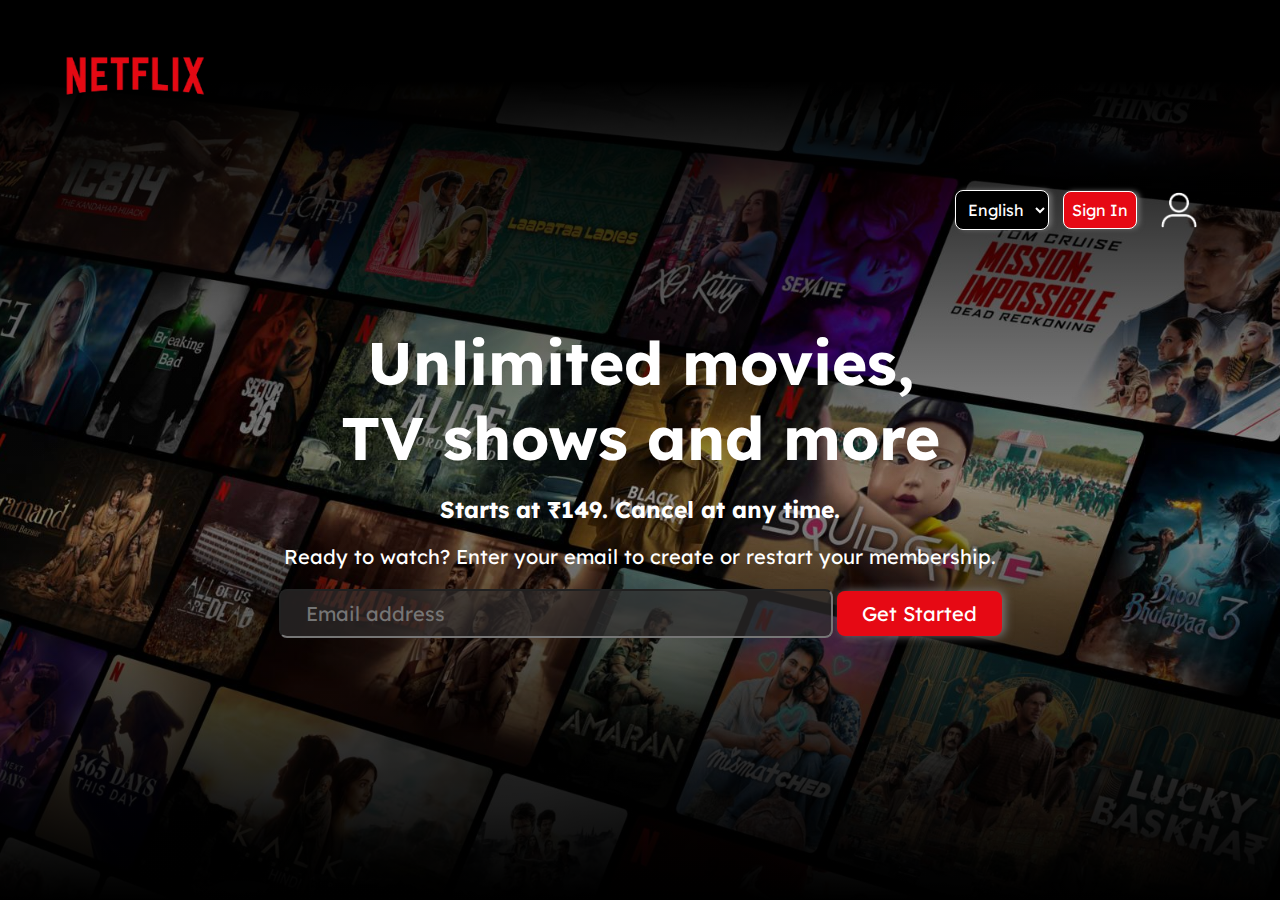
==== index.html @ ebb837d1 "first netflix" ====
<!DOCTYPE html>
<html lang="en">
<head>
    <meta charset="UTF-8">
    <meta name="viewport" content="width=device-width, initial-scale=1.0">
    <title>Netflix</title>
    <link rel="stylesheet" href="style.css">
    <link rel="icon" href="./Netflix-Symbol-removebg-preview.png">
</head>
<body>
    <div id="container">
        <nav>
            <a href="https://netflix.com" target="_blank"><img id="img" src="./netflix_img-removebg-preview.png" alt="Netflix"></a>
            <div id="sign">
                <select id="drop">
                    <option>English</option>
                    <option>हिन्दी</option>
                </select>
                <a href="./form.html">
                    <button id="btn" type="button">Sign In</button>
                </a>                                
            </div>
            <a href="#"><img src="./user2-removebg-preview.png" id="user" width="50" alt="user"></a>
        </nav>
        <main id="main-content">
            <h1 class="heading1">Unlimited movies,</h1>
            <h1 class="heading">TV shows and more</h1>
            <h4 id="price">Starts at ₹149. Cancel at any time.</h4>
            <p id="para">Ready to watch? Enter your email to create or restart your membership.</p>
            <form id="reg-form">
                <input type="email" placeholder="Email address" id="email" size="40" name="mail" required>
                <button id="form-btn">Get Started</button>
            </form>
        </main>
    </div>
</body>
</html>
---- style.css ----
@import url('https://fonts.googleapis.com/css2?family=Lexend:wght@100..900&display=swap');

*{
    margin: 0;
    padding: 0;
    /* border: 1px solid blue; */
    font-family: "Lexend", serif;
}

#container{
    background-image: linear-gradient(to bottom, black 9%, transparent, black), linear-gradient(to top, rgba(0, 0, 0, 0.416), transparent), url(./bg-image.jpg);
    height: 100vh;
    background-size: cover;
    background-attachment: fixed;
    background-position: center;
    /* border: 1px solid white; */
}

#user{
    /* background-color: white ; */
    vertical-align: top;
    margin-left: 8px;
    /* border: 1px solid red; */
    vertical-align: top;
    margin-top: 49px;
    /* box-shadow: 0px 0px 10px rgb(255, 255, 255); */
    object-fit: cover;
    border-radius: 50%;
}
#user:hover{
    cursor: pointer;
    width: 52px;
}

nav{
    /* border: 1px solid yellow; */
    display: block;
}

#img{
    /* border: 1px solid blue; */
    width: 270px;
    margin-bottom: -20px;
}

nav #sign{
    display: inline-block;
    text-align: top;
    margin-left: 950px;
    /* border: 1px solid red; */
    padding-top: 49px;
    vertical-align: top;
}

#drop, #btn{
    margin: 5px;
    padding: 8px;
    font-size: 16px;
    border-radius: 8px;
    background-color: black;
    color: white;
    border: 1px solid white;
    box-shadow: 3px 0px 5px dimgray;
}

#btn{
    background-color: #e60914;

}

#drop, #btn:hover{
    cursor: pointer;
}

#main-content{
    color: white;
    text-align: center;
}

.heading, .heading1{
    font-size: 60px;
}
.heading1{
    margin-top: 90px;
    font-size: 60px;
}

#form{
    display: inline-block;
}

#price{
    font-size: 23px;
    margin-top: 20px;
}

#para{
    font-size: 20px;
    margin-top: 20px;
}

#reg-form{
    margin-top: 20px;
    margin-bottom: 20px;
}

#form-btn{
    background-color: #e60914;
    color: white;
    border: 0;
    box-shadow: 3px 0px 10px rgb(119, 118, 118);

}

#email, #form-btn{
    padding: 10px 25px;
    font-size: 20px;
    border-radius: 8px;
}

#form-btn:hover{
    cursor: pointer;
}

input{
    background-color: #302e2eae;
    color: white;
}
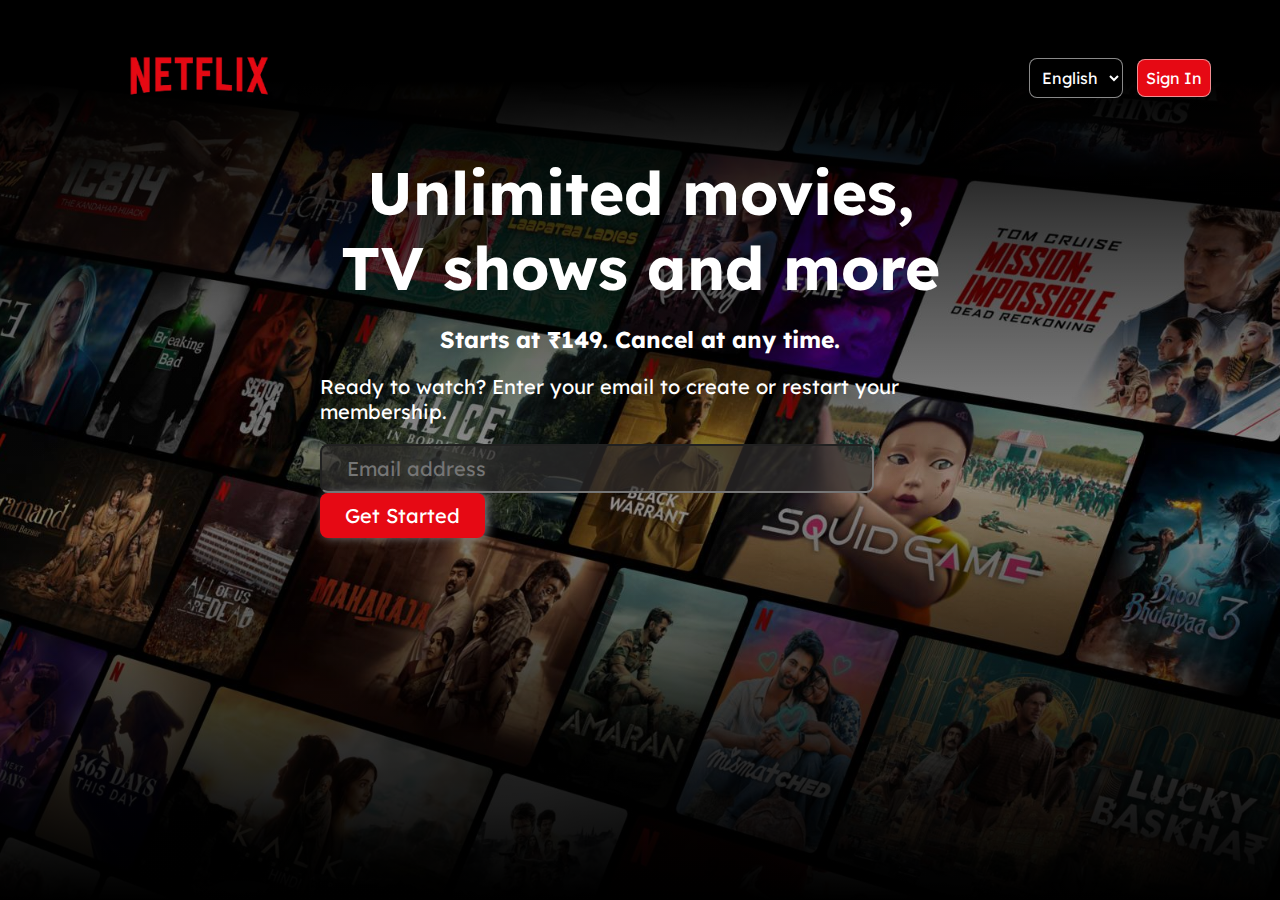
==== commit f8d76d7d: "fix index" ====
--- a/index.html
+++ b/index.html
@@ -9,28 +9,31 @@
 </head>
 <body>
     <div id="container">
-        <nav>
-            <a href="https://netflix.com" target="_blank"><img id="img" src="./netflix_img-removebg-preview.png" alt="Netflix"></a>
-            <div id="sign">
-                <select id="drop">
-                    <option>English</option>
-                    <option>हिन्दी</option>
-                </select>
-                <a href="./form.html">
-                    <button id="btn" type="button">Sign In</button>
-                </a>                                
+        <div id="nav-bar">
+            <nav>
+                <a href="https://netflix.com" target="_blank"><img id="img" src="./netflix_img-removebg-preview.png" alt="Netflix"></a>
+                <div id="sign">
+                    <select id="drop">
+                        <option>English</option>
+                        <option>हिन्दी</option>
+                    </select>
+                    <a href="./form.html">
+                        <button id="btn" type="button">Sign In</button>
+                    </a>                                
+                </div>
+            </nav>
+        </div>
+        <main>
+            <div id="main-content">
+                <h1 class="heading1">Unlimited movies,</h1>
+                <h1 class="heading">TV shows and more</h1>
+                <h4 id="price">Starts at ₹149. Cancel at any time.</h4>
+                <p id="para">Ready to watch? Enter your email to create or restart your membership.</p>
+                <form id="reg-form">
+                    <input type="email" placeholder="Email address" id="email" size="40" name="mail" required>
+                    <button id="form-btn">Get Started</button>
+                </form>
             </div>
-            <a href="#"><img src="./user2-removebg-preview.png" id="user" width="50" alt="user"></a>
-        </nav>
-        <main id="main-content">
-            <h1 class="heading1">Unlimited movies,</h1>
-            <h1 class="heading">TV shows and more</h1>
-            <h4 id="price">Starts at ₹149. Cancel at any time.</h4>
-            <p id="para">Ready to watch? Enter your email to create or restart your membership.</p>
-            <form id="reg-form">
-                <input type="email" placeholder="Email address" id="email" size="40" name="mail" required>
-                <button id="form-btn">Get Started</button>
-            </form>
         </main>
     </div>
 </body>
--- a/style.css
+++ b/style.css
@@ -16,40 +16,21 @@
     /* border: 1px solid white; */
 }
 
-#user{
-    /* background-color: white ; */
-    vertical-align: top;
-    margin-left: 8px;
-    /* border: 1px solid red; */
-    vertical-align: top;
-    margin-top: 49px;
-    /* box-shadow: 0px 0px 10px rgb(255, 255, 255); */
-    object-fit: cover;
-    border-radius: 50%;
+#img{
+    width: 270px;
 }
-#user:hover{
-    cursor: pointer;
-    width: 52px;
+
+#nav-bar{
+    justify-content: center;
+    display: flex;
 }
 
 nav{
-    /* border: 1px solid yellow; */
-    display: block;
-}
-
-#img{
-    /* border: 1px solid blue; */
-    width: 270px;
-    margin-bottom: -20px;
-}
-
-nav #sign{
-    display: inline-block;
-    text-align: top;
-    margin-left: 950px;
-    /* border: 1px solid red; */
-    padding-top: 49px;
-    vertical-align: top;
+    width: 90%;
+    display: flex;
+    justify-content: space-between;
+    align-items: center;
+    /* border: 1px solid white; */
 }
 
 #drop, #btn{
@@ -59,10 +40,8 @@
     border-radius: 8px;
     background-color: black;
     color: white;
-    border: 1px solid white;
-    box-shadow: 3px 0px 5px dimgray;
+    border: 1px solid rgba(255, 255, 255, 0.537);
 }
-
 #btn{
     background-color: #e60914;
 
@@ -72,33 +51,32 @@
     cursor: pointer;
 }
 
+main{
+    display: flex;
+    justify-content: center;
+    align-items: center;
+}
 #main-content{
     color: white;
-    text-align: center;
+    /* border: 1px solid white; */
+    width: 50%;
+    height: 400px;
+    flex-direction: column;
+    display: flex;
+    justify-content: center;
+    align-items: center;
 }
 
 .heading, .heading1{
     font-size: 60px;
 }
 .heading1{
-    margin-top: 90px;
     font-size: 60px;
 }
-
-#form{
-    display: inline-block;
-}
-
 #price{
     font-size: 23px;
     margin-top: 20px;
 }
-
-#para{
-    font-size: 20px;
-    margin-top: 20px;
-}
-
 #reg-form{
     margin-top: 20px;
     margin-bottom: 20px;
@@ -125,4 +103,8 @@
 input{
     background-color: #302e2eae;
     color: white;
+}
+#para{
+    font-size: 20px;
+    margin-top: 20px;
 }